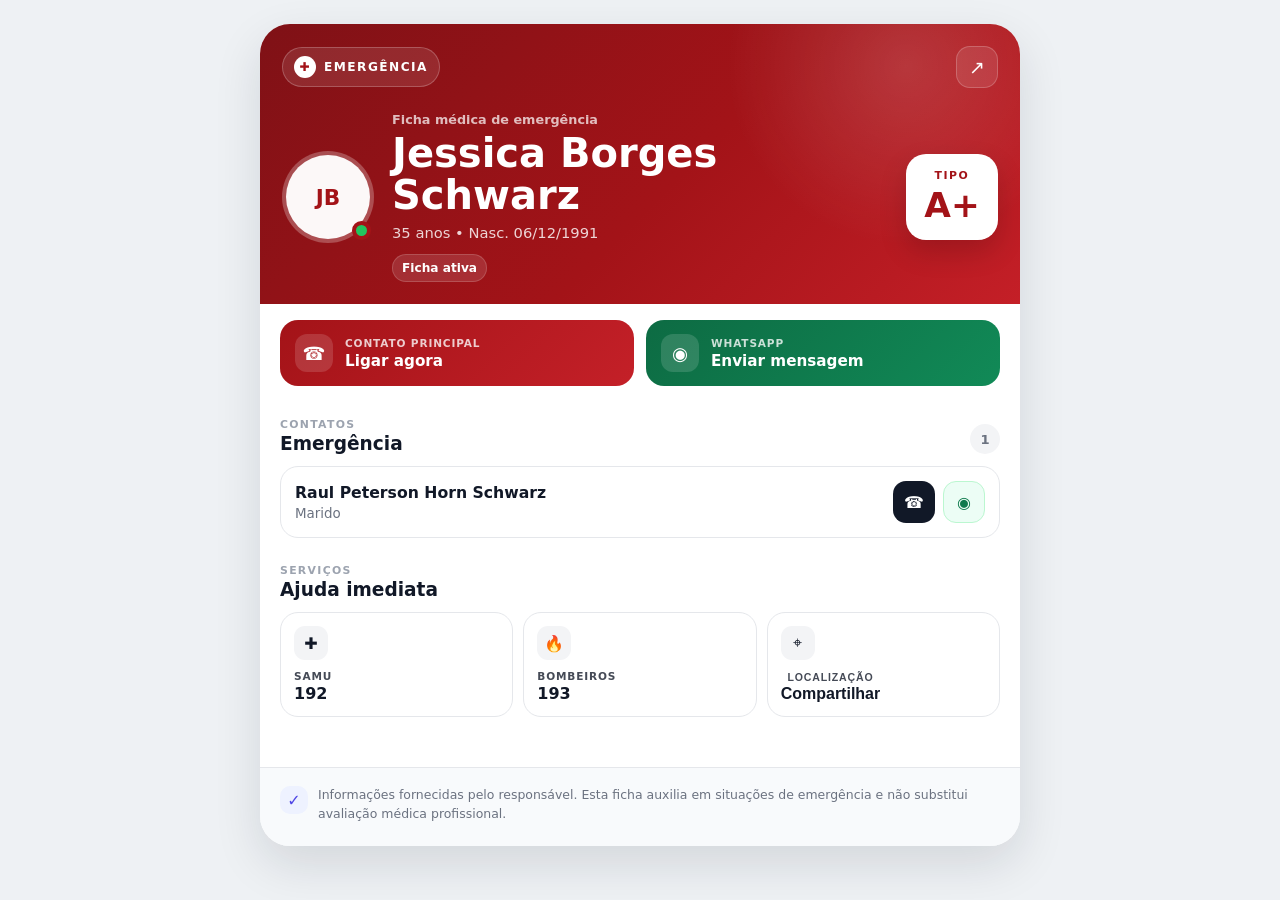
==== e/CJA8B9E6/index.html @ bfbb8839 "Add files via upload" ====
<!DOCTYPE html>
<html lang="pt-BR">
<head>
<meta charset="UTF-8">
<meta name="viewport" content="width=device-width, initial-scale=1.0">
<meta name="theme-color" content="#991b1b">
<title>Ficha de Emergência</title>
<link rel="stylesheet" href="../../assets/style.css">
</head>
<body>
<main class="app-shell">
<section class="profile-card">
  <div class="hero">
    <div class="hero-top">
      <div class="brand-pill"><span class="brand-icon">✚</span><span>EMERGÊNCIA</span></div>
      <button class="icon-btn" id="shareBtn" aria-label="Compartilhar ficha">↗</button>
    </div>
    <div class="profile-head">
      <div class="avatar-wrap">
        <div class="avatar-ring">
          <img id="foto" class="avatar" alt="Foto da pessoa">
          <div id="initials" class="avatar-fallback">--</div>
        </div>
        <span class="status-dot"></span>
      </div>
      <div class="identity">
        <p class="kicker">Ficha médica de emergência</p>
        <h1 id="nome"></h1>
        <p id="idade" class="age-line"></p>
        <div class="hero-badges">
          <span class="soft-badge">Ficha ativa</span>
          <span id="doadorBadge" class="soft-badge soft-badge-green">Doador</span>
        </div>
      </div>
      <div class="blood-badge"><span>TIPO</span><strong id="sangue"></strong></div>
    </div>
  </div>

  <div class="quick-actions">
    <a id="callPrimary" class="quick-action quick-red" href="#"><span class="qa-icon">☎</span><span><small>CONTATO PRINCIPAL</small><strong>Ligar agora</strong></span></a>
    <a id="whatsPrimary" class="quick-action quick-green" href="#" target="_blank" rel="noopener"><span class="qa-icon">◉</span><span><small>WHATSAPP</small><strong>Enviar mensagem</strong></span></a>
  </div>

  <section id="alergiasCard" class="alert-card hidden">
    <div class="section-title"><div class="section-icon">!</div><div><span>ATENÇÃO IMEDIATA</span><h2>Alergias</h2></div></div>
    <p data-value></p>
  </section>

  <section class="info-grid">
    <article id="medicamentosCard" class="info-card hidden"><div class="icon-box">💊</div><div><span class="info-label">Medicamentos</span><p data-value></p></div></article>
    <article id="condicoesCard" class="info-card hidden"><div class="icon-box">🩺</div><div><span class="info-label">Condições médicas</span><p data-value></p></div></article>
    <article id="convenioCard" class="info-card hidden"><div class="icon-box">🏥</div><div><span class="info-label">Convênio</span><p data-value></p></div></article>
    <article id="orientacoesCard" class="info-card hidden"><div class="icon-box">📋</div><div><span class="info-label">Orientações</span><p data-value></p></div></article>
  </section>

  <section class="contacts-section">
    <div class="section-heading-row"><div><span class="eyebrow-dark">CONTATOS</span><h2>Emergência</h2></div><span id="contactCount" class="count-pill">0</span></div>
    <div id="contatos" class="contacts-list"></div>
  </section>

  <section class="service-section">
    <div class="section-heading-row"><div><span class="eyebrow-dark">SERVIÇOS</span><h2>Ajuda imediata</h2></div></div>
    <div class="service-grid">
      <a class="service-card" href="tel:192"><span class="service-icon">✚</span><span><small>SAMU</small><strong>192</strong></span></a>
      <a class="service-card" href="tel:193"><span class="service-icon">🔥</span><span><small>BOMBEIROS</small><strong>193</strong></span></a>
      <button class="service-card" id="locationBtn"><span class="service-icon">⌖</span><span><small>LOCALIZAÇÃO</small><strong>Compartilhar</strong></span></button>
    </div>
    <p id="locationStatus" class="status-text"></p>
  </section>

  <footer class="footer-note"><div class="shield">✓</div><p>Informações fornecidas pelo responsável. Esta ficha auxilia em situações de emergência e não substitui avaliação médica profissional.</p></footer>
</section>
</main>
<script src="data.js"></script>
<script src="../../assets/app.js"></script>
</body>
</html>
---- assets/style.css ----
*{box-sizing:border-box}html,body{margin:0;min-height:100%;font-family:Inter,system-ui,-apple-system,BlinkMacSystemFont,"Segoe UI",sans-serif;color:#111827;background:#eef1f4}body{padding:24px 12px}.app-shell{width:min(100%,760px);margin:0 auto}.profile-card{background:#fff;border-radius:30px;overflow:hidden;box-shadow:0 18px 48px rgba(17,24,39,.12)}.hero{background:radial-gradient(circle at 85% 15%,rgba(255,255,255,.14),transparent 26%),linear-gradient(135deg,#7f1116 0%,#a31318 55%,#c41f27 100%);color:#fff;padding:22px}.hero-top{display:flex;align-items:center;justify-content:space-between;margin-bottom:24px}.brand-pill{display:inline-flex;align-items:center;gap:8px;padding:8px 11px;border:1px solid rgba(255,255,255,.22);background:rgba(255,255,255,.10);border-radius:999px;font-size:.76rem;font-weight:800;letter-spacing:.12em}.brand-icon{display:grid;place-items:center;width:22px;height:22px;border-radius:50%;background:#fff;color:#a31318}.icon-btn{width:42px;height:42px;border:1px solid rgba(255,255,255,.20);background:rgba(255,255,255,.10);color:#fff;border-radius:14px;font-size:1.2rem;cursor:pointer}.profile-head{display:grid;grid-template-columns:auto 1fr auto;gap:18px;align-items:center}.avatar-wrap{position:relative}.avatar-ring{width:92px;height:92px;padding:4px;border-radius:50%;background:rgba(255,255,255,.25)}.avatar,.avatar-fallback{width:100%;height:100%;border-radius:50%}.avatar{display:none;object-fit:cover}.avatar-fallback{display:grid;place-items:center;background:rgba(255,255,255,.96);color:#a31318;font-weight:800;font-size:1.35rem}.status-dot{position:absolute;right:3px;bottom:3px;width:19px;height:19px;border-radius:50%;background:#22c55e;border:4px solid #a31318}.kicker{margin:0 0 6px;font-size:.8rem;color:rgba(255,255,255,.72);font-weight:600}h1{margin:0;font-size:clamp(1.75rem,5vw,2.5rem);line-height:1.04}.age-line{margin:8px 0 0;color:rgba(255,255,255,.82);font-size:.92rem}.hero-badges{display:flex;gap:8px;flex-wrap:wrap;margin-top:13px}.soft-badge{padding:6px 9px;border-radius:999px;background:rgba(255,255,255,.12);border:1px solid rgba(255,255,255,.16);font-size:.76rem;font-weight:700}.soft-badge-green{background:rgba(34,197,94,.16);border-color:rgba(134,239,172,.28)}.blood-badge{min-width:92px;padding:15px 14px;border-radius:20px;background:#fff;color:#a31318;text-align:center;box-shadow:0 12px 28px rgba(0,0,0,.16)}.blood-badge span{display:block;font-size:.68rem;font-weight:800;letter-spacing:.14em}.blood-badge strong{display:block;margin-top:3px;font-size:2.15rem}.quick-actions{display:grid;grid-template-columns:1fr 1fr;gap:12px;padding:16px 20px 4px}.quick-action{display:flex;align-items:center;gap:12px;min-height:66px;padding:13px 15px;border-radius:18px;color:#fff;text-decoration:none}.quick-red{background:linear-gradient(135deg,#a31318,#c42028)}.quick-green{background:linear-gradient(135deg,#0d6b43,#118a57)}.qa-icon{display:grid;place-items:center;width:38px;height:38px;border-radius:12px;background:rgba(255,255,255,.14);font-size:1.15rem}.quick-action small,.service-card small{display:block;font-size:.66rem;font-weight:800;letter-spacing:.08em;opacity:.78}.quick-action strong{display:block;margin-top:3px;font-size:.95rem}.alert-card{margin:16px 20px;padding:17px;border:1px solid #fecdd3;background:linear-gradient(180deg,#fff8f8 0%,#fff1f2 100%);border-radius:20px}.section-title{display:flex;gap:12px;align-items:center}.section-icon{width:38px;height:38px;display:grid;place-items:center;border-radius:12px;font-weight:900;background:#fee2e2;color:#b91c1c}.section-title span,.eyebrow-dark{display:block;color:#9ca3af;font-size:.68rem;font-weight:800;letter-spacing:.12em}.section-title h2,.section-heading-row h2{margin:2px 0 0;font-size:1.16rem}.alert-card p{margin:13px 0 0;line-height:1.55;color:#7f1d1d;font-weight:600}.info-grid{display:grid;grid-template-columns:1fr 1fr;gap:12px;padding:4px 20px 18px}.info-card{display:flex;gap:12px;min-height:122px;padding:16px;border:1px solid #e5e7eb;border-radius:18px;background:linear-gradient(180deg,#fff 0%,#fafbfc 100%)}.icon-box{flex:0 0 38px;width:38px;height:38px;display:grid;place-items:center;border-radius:12px;background:#f3f4f6;font-size:1.15rem}.info-label{color:#9ca3af;font-size:.72rem;font-weight:800;letter-spacing:.08em;text-transform:uppercase}.info-card p{margin:7px 0 0;color:#374151;line-height:1.45;font-size:.92rem}.contacts-section,.service-section{padding:6px 20px 20px}.section-heading-row{display:flex;justify-content:space-between;align-items:end;margin-bottom:12px}.count-pill{min-width:30px;height:30px;display:grid;place-items:center;padding:0 9px;border-radius:999px;background:#f3f4f6;color:#6b7280;font-size:.82rem;font-weight:800}.contacts-list{display:grid;gap:10px}.contact-card{display:grid;grid-template-columns:1fr auto;gap:12px;align-items:center;padding:14px;border:1px solid #e5e7eb;border-radius:18px}.contact-name{font-weight:800;font-size:.98rem}.contact-role{margin-top:4px;color:#6b7280;font-size:.84rem}.contact-actions{display:flex;gap:8px}.round-action{width:42px;height:42px;border-radius:13px;display:grid;place-items:center;text-decoration:none;font-weight:900}.round-call{background:#111827;color:#fff}.round-wa{background:#ecfdf5;color:#0f7a4d;border:1px solid #bbf7d0}.service-grid{display:grid;grid-template-columns:repeat(3,1fr);gap:10px}.service-card{min-height:92px;padding:13px;border:1px solid #e5e7eb;background:#fff;border-radius:18px;display:flex;flex-direction:column;gap:10px;justify-content:space-between;text-decoration:none;color:#111827;cursor:pointer}.service-icon{width:34px;height:34px;border-radius:11px;display:grid;place-items:center;background:#f3f4f6;font-size:1rem}.service-card strong{display:block;margin-top:2px;font-size:1rem}.status-text{min-height:20px;margin:10px 2px 0;color:#6b7280;font-size:.8rem}.footer-note{display:flex;gap:10px;align-items:flex-start;padding:18px 20px 22px;background:#f8fafc;border-top:1px solid #e5e7eb}.shield{flex:0 0 28px;width:28px;height:28px;display:grid;place-items:center;border-radius:10px;background:#eef2ff;color:#4f46e5;font-weight:900}.footer-note p{margin:0;color:#6b7280;font-size:.78rem;line-height:1.5}.hidden{display:none!important}@media(max-width:620px){body{padding:0}.app-shell{width:100%}.profile-card{min-height:100vh;border-radius:0}.profile-head{grid-template-columns:auto 1fr}.blood-badge{grid-column:1/-1;width:100%;display:flex;align-items:center;justify-content:space-between;min-width:0;padding:12px 16px}.blood-badge strong{font-size:1.8rem;margin:0}.quick-actions,.info-grid,.service-grid{grid-template-columns:1fr}.info-card{min-height:auto}}@media(max-width:420px){.hero{padding:18px 16px}.quick-actions,.info-grid,.contacts-section,.service-section{padding-left:16px;padding-right:16px}.alert-card{margin-left:16px;margin-right:16px}.avatar-ring{width:78px;height:78px}h1{font-size:1.6rem}}
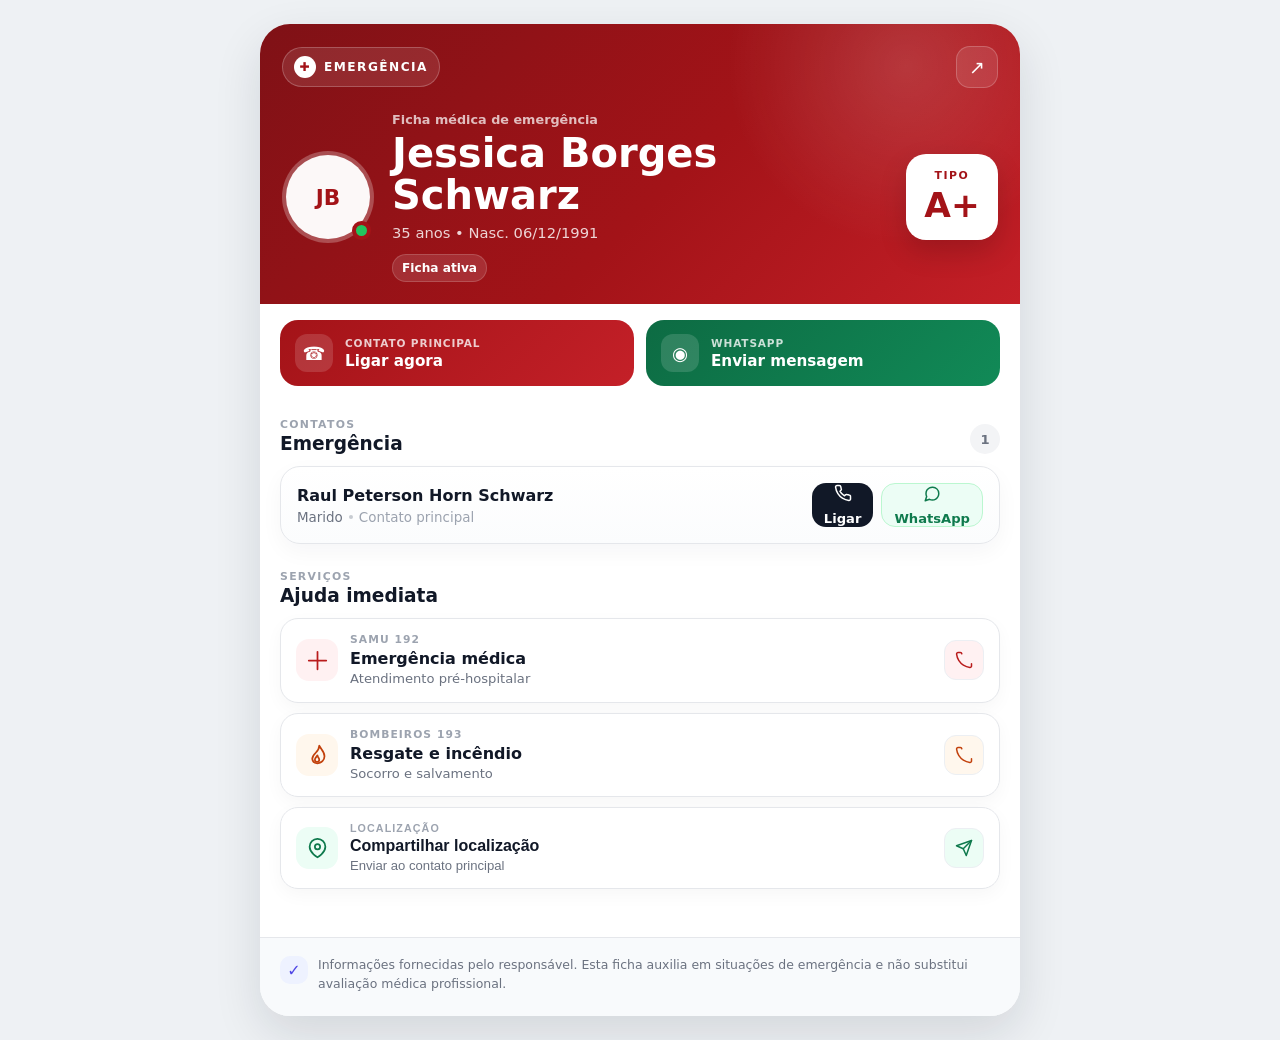
==== commit 8a49daae: "Add files via upload" ====
--- a/e/CJA8B9E6/index.html
+++ b/e/CJA8B9E6/index.html
@@ -61,9 +61,35 @@
   <section class="service-section">
     <div class="section-heading-row"><div><span class="eyebrow-dark">SERVIÇOS</span><h2>Ajuda imediata</h2></div></div>
     <div class="service-grid">
-      <a class="service-card" href="tel:192"><span class="service-icon">✚</span><span><small>SAMU</small><strong>192</strong></span></a>
-      <a class="service-card" href="tel:193"><span class="service-icon">🔥</span><span><small>BOMBEIROS</small><strong>193</strong></span></a>
-      <button class="service-card" id="locationBtn"><span class="service-icon">⌖</span><span><small>LOCALIZAÇÃO</small><strong>Compartilhar</strong></span></button>
+      <a class="service-card emergency-medical" href="tel:192">
+        <span class="service-icon">
+          <svg viewBox="0 0 24 24" aria-hidden="true" fill="none" stroke="currentColor" stroke-width="2" stroke-linecap="round" stroke-linejoin="round"><path d="M12 2v20M2 12h20"/></svg>
+        </span>
+        <span class="service-copy"><small>SAMU 192</small><strong>Emergência médica</strong><span>Atendimento pré-hospitalar</span></span>
+        <span class="service-action">
+          <svg viewBox="0 0 24 24" aria-hidden="true" fill="none" stroke="currentColor" stroke-width="2" stroke-linecap="round" stroke-linejoin="round"><path d="M22 16.92v3a2 2 0 0 1-2.18 2 19.8 19.8 0 0 1-8.63-3.07 19.5 19.5 0 0 1-6-6A19.8 19.8 0 0 1 2.12 4.18 2 2 0 0 1 4.11 2h3a2 2 0 0 1 2 1.72"/></svg>
+        </span>
+      </a>
+
+      <a class="service-card emergency-fire" href="tel:193">
+        <span class="service-icon">
+          <svg viewBox="0 0 24 24" aria-hidden="true" fill="none" stroke="currentColor" stroke-width="2" stroke-linecap="round" stroke-linejoin="round"><path d="M12 22c4.4 0 8-3.6 8-8 0-5-4-8-6-12 0 4-2 6-4 8-2 2-4 4-4 7a6 6 0 0 0 6 5z"/><path d="M9 18c0-2 1.5-3 3-5 0 2 2 3 2 5a2.5 2.5 0 0 1-5 0z"/></svg>
+        </span>
+        <span class="service-copy"><small>BOMBEIROS 193</small><strong>Resgate e incêndio</strong><span>Socorro e salvamento</span></span>
+        <span class="service-action">
+          <svg viewBox="0 0 24 24" aria-hidden="true" fill="none" stroke="currentColor" stroke-width="2" stroke-linecap="round" stroke-linejoin="round"><path d="M22 16.92v3a2 2 0 0 1-2.18 2 19.8 19.8 0 0 1-8.63-3.07 19.5 19.5 0 0 1-6-6A19.8 19.8 0 0 1 2.12 4.18 2 2 0 0 1 4.11 2h3a2 2 0 0 1 2 1.72"/></svg>
+        </span>
+      </a>
+
+      <button class="service-card emergency-location" id="locationBtn">
+        <span class="service-icon">
+          <svg viewBox="0 0 24 24" aria-hidden="true" fill="none" stroke="currentColor" stroke-width="2" stroke-linecap="round" stroke-linejoin="round"><path d="M21 10c0 7-9 12-9 12S3 17 3 10a9 9 0 1 1 18 0z"/><circle cx="12" cy="10" r="3"/></svg>
+        </span>
+        <span class="service-copy"><small>LOCALIZAÇÃO</small><strong>Compartilhar localização</strong><span>Enviar ao contato principal</span></span>
+        <span class="service-action">
+          <svg viewBox="0 0 24 24" aria-hidden="true" fill="none" stroke="currentColor" stroke-width="2" stroke-linecap="round" stroke-linejoin="round"><line x1="22" y1="2" x2="11" y2="13"/><polygon points="22 2 15 22 11 13 2 9 22 2"/></svg>
+        </span>
+      </button>
     </div>
     <p id="locationStatus" class="status-text"></p>
   </section>
--- a/assets/style.css
+++ b/assets/style.css
@@ -1,2 +1,89 @@
 
 *{box-sizing:border-box}html,body{margin:0;min-height:100%;font-family:Inter,system-ui,-apple-system,BlinkMacSystemFont,"Segoe UI",sans-serif;color:#111827;background:#eef1f4}body{padding:24px 12px}.app-shell{width:min(100%,760px);margin:0 auto}.profile-card{background:#fff;border-radius:30px;overflow:hidden;box-shadow:0 18px 48px rgba(17,24,39,.12)}.hero{background:radial-gradient(circle at 85% 15%,rgba(255,255,255,.14),transparent 26%),linear-gradient(135deg,#7f1116 0%,#a31318 55%,#c41f27 100%);color:#fff;padding:22px}.hero-top{display:flex;align-items:center;justify-content:space-between;margin-bottom:24px}.brand-pill{display:inline-flex;align-items:center;gap:8px;padding:8px 11px;border:1px solid rgba(255,255,255,.22);background:rgba(255,255,255,.10);border-radius:999px;font-size:.76rem;font-weight:800;letter-spacing:.12em}.brand-icon{display:grid;place-items:center;width:22px;height:22px;border-radius:50%;background:#fff;color:#a31318}.icon-btn{width:42px;height:42px;border:1px solid rgba(255,255,255,.20);background:rgba(255,255,255,.10);color:#fff;border-radius:14px;font-size:1.2rem;cursor:pointer}.profile-head{display:grid;grid-template-columns:auto 1fr auto;gap:18px;align-items:center}.avatar-wrap{position:relative}.avatar-ring{width:92px;height:92px;padding:4px;border-radius:50%;background:rgba(255,255,255,.25)}.avatar,.avatar-fallback{width:100%;height:100%;border-radius:50%}.avatar{display:none;object-fit:cover}.avatar-fallback{display:grid;place-items:center;background:rgba(255,255,255,.96);color:#a31318;font-weight:800;font-size:1.35rem}.status-dot{position:absolute;right:3px;bottom:3px;width:19px;height:19px;border-radius:50%;background:#22c55e;border:4px solid #a31318}.kicker{margin:0 0 6px;font-size:.8rem;color:rgba(255,255,255,.72);font-weight:600}h1{margin:0;font-size:clamp(1.75rem,5vw,2.5rem);line-height:1.04}.age-line{margin:8px 0 0;color:rgba(255,255,255,.82);font-size:.92rem}.hero-badges{display:flex;gap:8px;flex-wrap:wrap;margin-top:13px}.soft-badge{padding:6px 9px;border-radius:999px;background:rgba(255,255,255,.12);border:1px solid rgba(255,255,255,.16);font-size:.76rem;font-weight:700}.soft-badge-green{background:rgba(34,197,94,.16);border-color:rgba(134,239,172,.28)}.blood-badge{min-width:92px;padding:15px 14px;border-radius:20px;background:#fff;color:#a31318;text-align:center;box-shadow:0 12px 28px rgba(0,0,0,.16)}.blood-badge span{display:block;font-size:.68rem;font-weight:800;letter-spacing:.14em}.blood-badge strong{display:block;margin-top:3px;font-size:2.15rem}.quick-actions{display:grid;grid-template-columns:1fr 1fr;gap:12px;padding:16px 20px 4px}.quick-action{display:flex;align-items:center;gap:12px;min-height:66px;padding:13px 15px;border-radius:18px;color:#fff;text-decoration:none}.quick-red{background:linear-gradient(135deg,#a31318,#c42028)}.quick-green{background:linear-gradient(135deg,#0d6b43,#118a57)}.qa-icon{display:grid;place-items:center;width:38px;height:38px;border-radius:12px;background:rgba(255,255,255,.14);font-size:1.15rem}.quick-action small,.service-card small{display:block;font-size:.66rem;font-weight:800;letter-spacing:.08em;opacity:.78}.quick-action strong{display:block;margin-top:3px;font-size:.95rem}.alert-card{margin:16px 20px;padding:17px;border:1px solid #fecdd3;background:linear-gradient(180deg,#fff8f8 0%,#fff1f2 100%);border-radius:20px}.section-title{display:flex;gap:12px;align-items:center}.section-icon{width:38px;height:38px;display:grid;place-items:center;border-radius:12px;font-weight:900;background:#fee2e2;color:#b91c1c}.section-title span,.eyebrow-dark{display:block;color:#9ca3af;font-size:.68rem;font-weight:800;letter-spacing:.12em}.section-title h2,.section-heading-row h2{margin:2px 0 0;font-size:1.16rem}.alert-card p{margin:13px 0 0;line-height:1.55;color:#7f1d1d;font-weight:600}.info-grid{display:grid;grid-template-columns:1fr 1fr;gap:12px;padding:4px 20px 18px}.info-card{display:flex;gap:12px;min-height:122px;padding:16px;border:1px solid #e5e7eb;border-radius:18px;background:linear-gradient(180deg,#fff 0%,#fafbfc 100%)}.icon-box{flex:0 0 38px;width:38px;height:38px;display:grid;place-items:center;border-radius:12px;background:#f3f4f6;font-size:1.15rem}.info-label{color:#9ca3af;font-size:.72rem;font-weight:800;letter-spacing:.08em;text-transform:uppercase}.info-card p{margin:7px 0 0;color:#374151;line-height:1.45;font-size:.92rem}.contacts-section,.service-section{padding:6px 20px 20px}.section-heading-row{display:flex;justify-content:space-between;align-items:end;margin-bottom:12px}.count-pill{min-width:30px;height:30px;display:grid;place-items:center;padding:0 9px;border-radius:999px;background:#f3f4f6;color:#6b7280;font-size:.82rem;font-weight:800}.contacts-list{display:grid;gap:10px}.contact-card{display:grid;grid-template-columns:1fr auto;gap:12px;align-items:center;padding:14px;border:1px solid #e5e7eb;border-radius:18px}.contact-name{font-weight:800;font-size:.98rem}.contact-role{margin-top:4px;color:#6b7280;font-size:.84rem}.contact-actions{display:flex;gap:8px}.round-action{width:42px;height:42px;border-radius:13px;display:grid;place-items:center;text-decoration:none;font-weight:900}.round-call{background:#111827;color:#fff}.round-wa{background:#ecfdf5;color:#0f7a4d;border:1px solid #bbf7d0}.service-grid{display:grid;grid-template-columns:repeat(3,1fr);gap:10px}.service-card{min-height:92px;padding:13px;border:1px solid #e5e7eb;background:#fff;border-radius:18px;display:flex;flex-direction:column;gap:10px;justify-content:space-between;text-decoration:none;color:#111827;cursor:pointer}.service-icon{width:34px;height:34px;border-radius:11px;display:grid;place-items:center;background:#f3f4f6;font-size:1rem}.service-card strong{display:block;margin-top:2px;font-size:1rem}.status-text{min-height:20px;margin:10px 2px 0;color:#6b7280;font-size:.8rem}.footer-note{display:flex;gap:10px;align-items:flex-start;padding:18px 20px 22px;background:#f8fafc;border-top:1px solid #e5e7eb}.shield{flex:0 0 28px;width:28px;height:28px;display:grid;place-items:center;border-radius:10px;background:#eef2ff;color:#4f46e5;font-weight:900}.footer-note p{margin:0;color:#6b7280;font-size:.78rem;line-height:1.5}.hidden{display:none!important}@media(max-width:620px){body{padding:0}.app-shell{width:100%}.profile-card{min-height:100vh;border-radius:0}.profile-head{grid-template-columns:auto 1fr}.blood-badge{grid-column:1/-1;width:100%;display:flex;align-items:center;justify-content:space-between;min-width:0;padding:12px 16px}.blood-badge strong{font-size:1.8rem;margin:0}.quick-actions,.info-grid,.service-grid{grid-template-columns:1fr}.info-card{min-height:auto}}@media(max-width:420px){.hero{padding:18px 16px}.quick-actions,.info-grid,.contacts-section,.service-section{padding-left:16px;padding-right:16px}.alert-card{margin-left:16px;margin-right:16px}.avatar-ring{width:78px;height:78px}h1{font-size:1.6rem}}
+
+
+/* ===== V4.1 - Contatos e ajuda imediata refinados ===== */
+.contact-card{
+  padding:16px;
+  border-radius:20px;
+  background:linear-gradient(180deg,#ffffff 0%,#fbfcfd 100%);
+  box-shadow:0 8px 22px rgba(17,24,39,.04);
+}
+.contact-main{min-width:0}
+.contact-name{font-size:1rem;line-height:1.25}
+.contact-role{display:flex;align-items:center;gap:6px;flex-wrap:wrap}
+.contact-role .dot{width:4px;height:4px;border-radius:50%;background:#c7cbd1}
+.contact-role .primary-label{color:#9ca3af}
+.contact-actions{align-items:center}
+.round-action{
+  width:auto;
+  min-width:44px;
+  height:44px;
+  padding:0 12px;
+  gap:7px;
+  border-radius:14px;
+  font-size:.82rem;
+  font-weight:800;
+}
+.round-action svg{width:18px;height:18px;flex:0 0 18px}
+.round-call{background:#111827;color:#fff}
+.round-wa{background:#ecfdf5;color:#0f7a4d;border:1px solid #bbf7d0}
+.round-label{display:inline-block}
+
+.service-grid{
+  display:grid;
+  grid-template-columns:1fr;
+  gap:10px;
+}
+.service-card{
+  min-height:0;
+  padding:14px 15px;
+  border-radius:18px;
+  display:grid;
+  grid-template-columns:auto 1fr auto;
+  align-items:center;
+  gap:12px;
+  text-align:left;
+  box-shadow:0 6px 18px rgba(17,24,39,.035);
+}
+.service-icon{
+  width:42px;
+  height:42px;
+  border-radius:13px;
+  background:#f3f4f6;
+}
+.service-icon svg{width:21px;height:21px}
+.service-copy small{
+  display:block;
+  color:#9ca3af;
+  font-size:.67rem;
+  font-weight:800;
+  letter-spacing:.1em;
+  opacity:1;
+}
+.service-copy strong{display:block;margin-top:3px;font-size:1rem}
+.service-copy span{display:block;margin-top:3px;color:#6b7280;font-size:.82rem;line-height:1.25}
+.service-action{
+  width:40px;
+  height:40px;
+  border-radius:12px;
+  display:grid;
+  place-items:center;
+  background:#f8fafc;
+  border:1px solid #eceff3;
+}
+.service-action svg{width:18px;height:18px}
+.service-card.emergency-medical .service-icon,
+.service-card.emergency-medical .service-action{color:#b91c1c;background:#fff1f2}
+.service-card.emergency-fire .service-icon,
+.service-card.emergency-fire .service-action{color:#c2410c;background:#fff7ed}
+.service-card.emergency-location .service-icon,
+.service-card.emergency-location .service-action{color:#0f7a4d;background:#ecfdf5}
+.service-card:active{transform:translateY(1px)}
+.status-text{margin:8px 2px 0}
+
+@media(max-width:460px){
+  .contact-card{grid-template-columns:1fr;align-items:stretch}
+  .contact-actions{display:grid;grid-template-columns:1fr 1fr}
+  .round-action{width:100%;justify-content:center}
+}
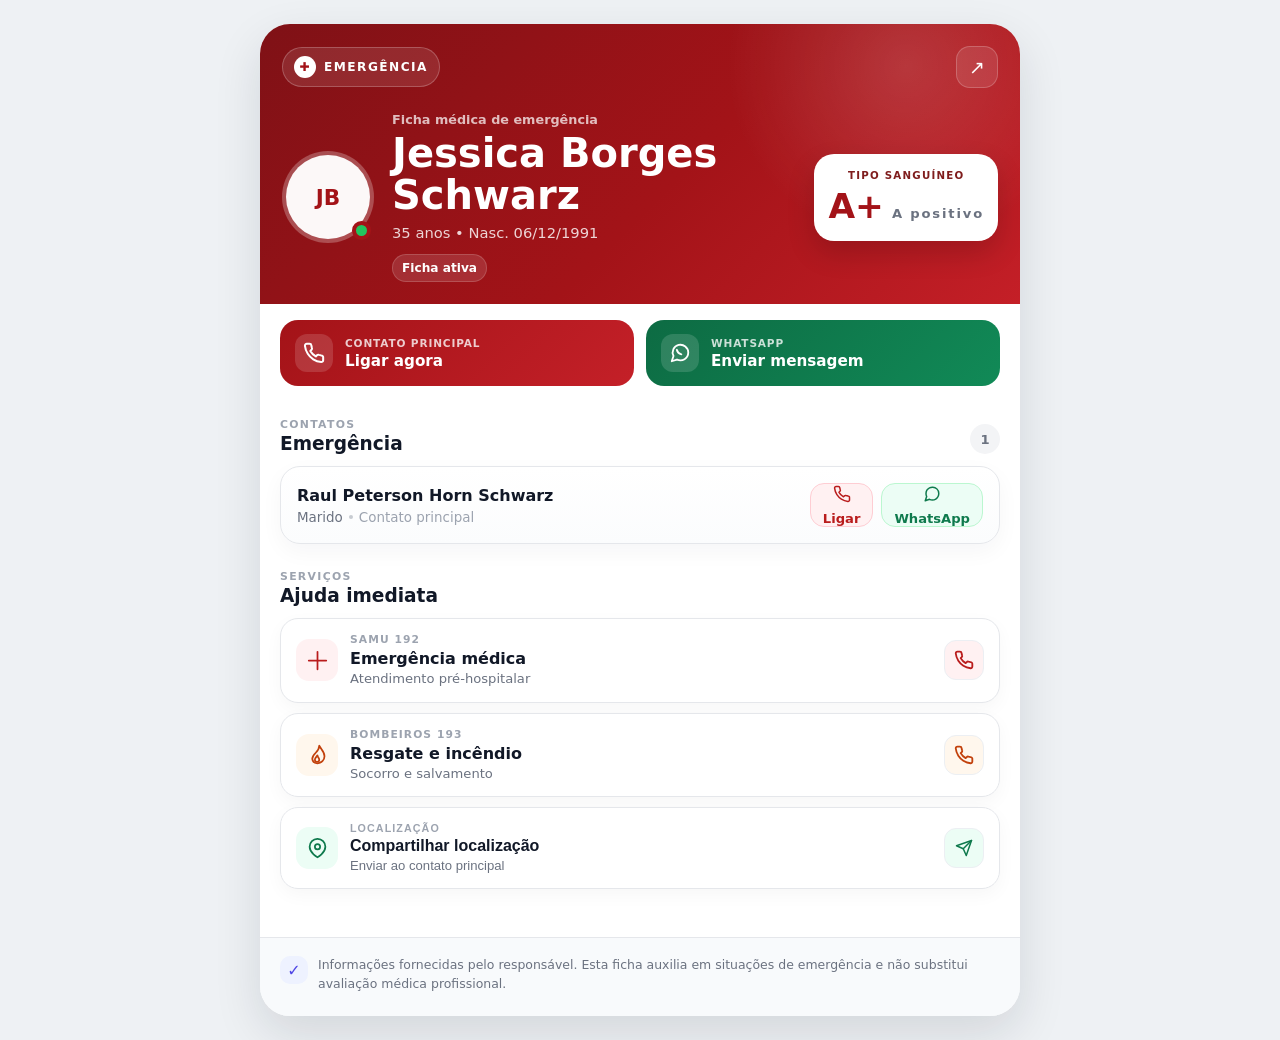
==== commit 51a10ccc: "Add files via upload" ====
--- a/e/CJA8B9E6/index.html
+++ b/e/CJA8B9E6/index.html
@@ -66,9 +66,7 @@
           <svg viewBox="0 0 24 24" aria-hidden="true" fill="none" stroke="currentColor" stroke-width="2" stroke-linecap="round" stroke-linejoin="round"><path d="M12 2v20M2 12h20"/></svg>
         </span>
         <span class="service-copy"><small>SAMU 192</small><strong>Emergência médica</strong><span>Atendimento pré-hospitalar</span></span>
-        <span class="service-action">
-          <svg viewBox="0 0 24 24" aria-hidden="true" fill="none" stroke="currentColor" stroke-width="2" stroke-linecap="round" stroke-linejoin="round"><path d="M22 16.92v3a2 2 0 0 1-2.18 2 19.8 19.8 0 0 1-8.63-3.07 19.5 19.5 0 0 1-6-6A19.8 19.8 0 0 1 2.12 4.18 2 2 0 0 1 4.11 2h3a2 2 0 0 1 2 1.72"/></svg>
-        </span>
+        <span class="service-action phone"><svg viewBox="0 0 24 24" aria-hidden="true" fill="none" stroke="currentColor" stroke-width="2.2" stroke-linecap="round" stroke-linejoin="round"><path d="M22 16.92v3a2 2 0 0 1-2.18 2 19.8 19.8 0 0 1-8.63-3.07 19.5 19.5 0 0 1-6-6A19.8 19.8 0 0 1 2.12 4.18 2 2 0 0 1 4.11 2h3a2 2 0 0 1 2 1.72c.12.9.33 1.78.62 2.63a2 2 0 0 1-.45 2.11L8 9.73a16 16 0 0 0 6 6l1.27-1.27a2 2 0 0 1 2.11-.45c.85.29 1.73.5 2.63.62A2 2 0 0 1 22 16.92z"/></svg></span>
       </a>
 
       <a class="service-card emergency-fire" href="tel:193">
@@ -76,9 +74,7 @@
           <svg viewBox="0 0 24 24" aria-hidden="true" fill="none" stroke="currentColor" stroke-width="2" stroke-linecap="round" stroke-linejoin="round"><path d="M12 22c4.4 0 8-3.6 8-8 0-5-4-8-6-12 0 4-2 6-4 8-2 2-4 4-4 7a6 6 0 0 0 6 5z"/><path d="M9 18c0-2 1.5-3 3-5 0 2 2 3 2 5a2.5 2.5 0 0 1-5 0z"/></svg>
         </span>
         <span class="service-copy"><small>BOMBEIROS 193</small><strong>Resgate e incêndio</strong><span>Socorro e salvamento</span></span>
-        <span class="service-action">
-          <svg viewBox="0 0 24 24" aria-hidden="true" fill="none" stroke="currentColor" stroke-width="2" stroke-linecap="round" stroke-linejoin="round"><path d="M22 16.92v3a2 2 0 0 1-2.18 2 19.8 19.8 0 0 1-8.63-3.07 19.5 19.5 0 0 1-6-6A19.8 19.8 0 0 1 2.12 4.18 2 2 0 0 1 4.11 2h3a2 2 0 0 1 2 1.72"/></svg>
-        </span>
+        <span class="service-action phone"><svg viewBox="0 0 24 24" aria-hidden="true" fill="none" stroke="currentColor" stroke-width="2.2" stroke-linecap="round" stroke-linejoin="round"><path d="M22 16.92v3a2 2 0 0 1-2.18 2 19.8 19.8 0 0 1-8.63-3.07 19.5 19.5 0 0 1-6-6A19.8 19.8 0 0 1 2.12 4.18 2 2 0 0 1 4.11 2h3a2 2 0 0 1 2 1.72c.12.9.33 1.78.62 2.63a2 2 0 0 1-.45 2.11L8 9.73a16 16 0 0 0 6 6l1.27-1.27a2 2 0 0 1 2.11-.45c.85.29 1.73.5 2.63.62A2 2 0 0 1 22 16.92z"/></svg></span>
       </a>
 
       <button class="service-card emergency-location" id="locationBtn">
--- a/assets/style.css
+++ b/assets/style.css
@@ -87,3 +87,67 @@
   .contact-actions{display:grid;grid-template-columns:1fr 1fr}
   .round-action{width:100%;justify-content:center}
 }
+
+
+/* ===== V4.2 - refinamento final de ações e tipo sanguíneo ===== */
+
+.blood-badge{
+  display:flex;
+  flex-direction:column;
+  align-items:center;
+  justify-content:center;
+  gap:2px;
+}
+.blood-badge .blood-label{
+  display:block;
+  font-size:.64rem;
+  font-weight:800;
+  letter-spacing:.12em;
+  color:#7f1d1d;
+}
+.blood-badge .blood-text{
+  display:flex;
+  align-items:baseline;
+  gap:8px;
+}
+.blood-badge .blood-name{
+  font-size:.82rem;
+  color:#6b7280;
+  font-weight:700;
+}
+
+@media(max-width:620px){
+  .blood-badge{
+    flex-direction:row;
+    justify-content:space-between;
+    gap:12px;
+  }
+  .blood-badge .blood-text{
+    margin-left:auto;
+  }
+}
+
+.contact-actions .round-call{
+  background:#fff1f2;
+  color:#b91c1c;
+  border:1px solid #fecdd3;
+}
+.contact-actions .round-call:hover,
+.contact-actions .round-call:focus-visible{
+  background:#ffe4e6;
+}
+
+.quick-action.quick-red .qa-icon svg,
+.quick-action.quick-green .qa-icon svg{
+  width:22px;
+  height:22px;
+}
+
+.service-action.phone{
+  color:inherit;
+}
+
+.service-action.phone svg{
+  width:20px;
+  height:20px;
+}
